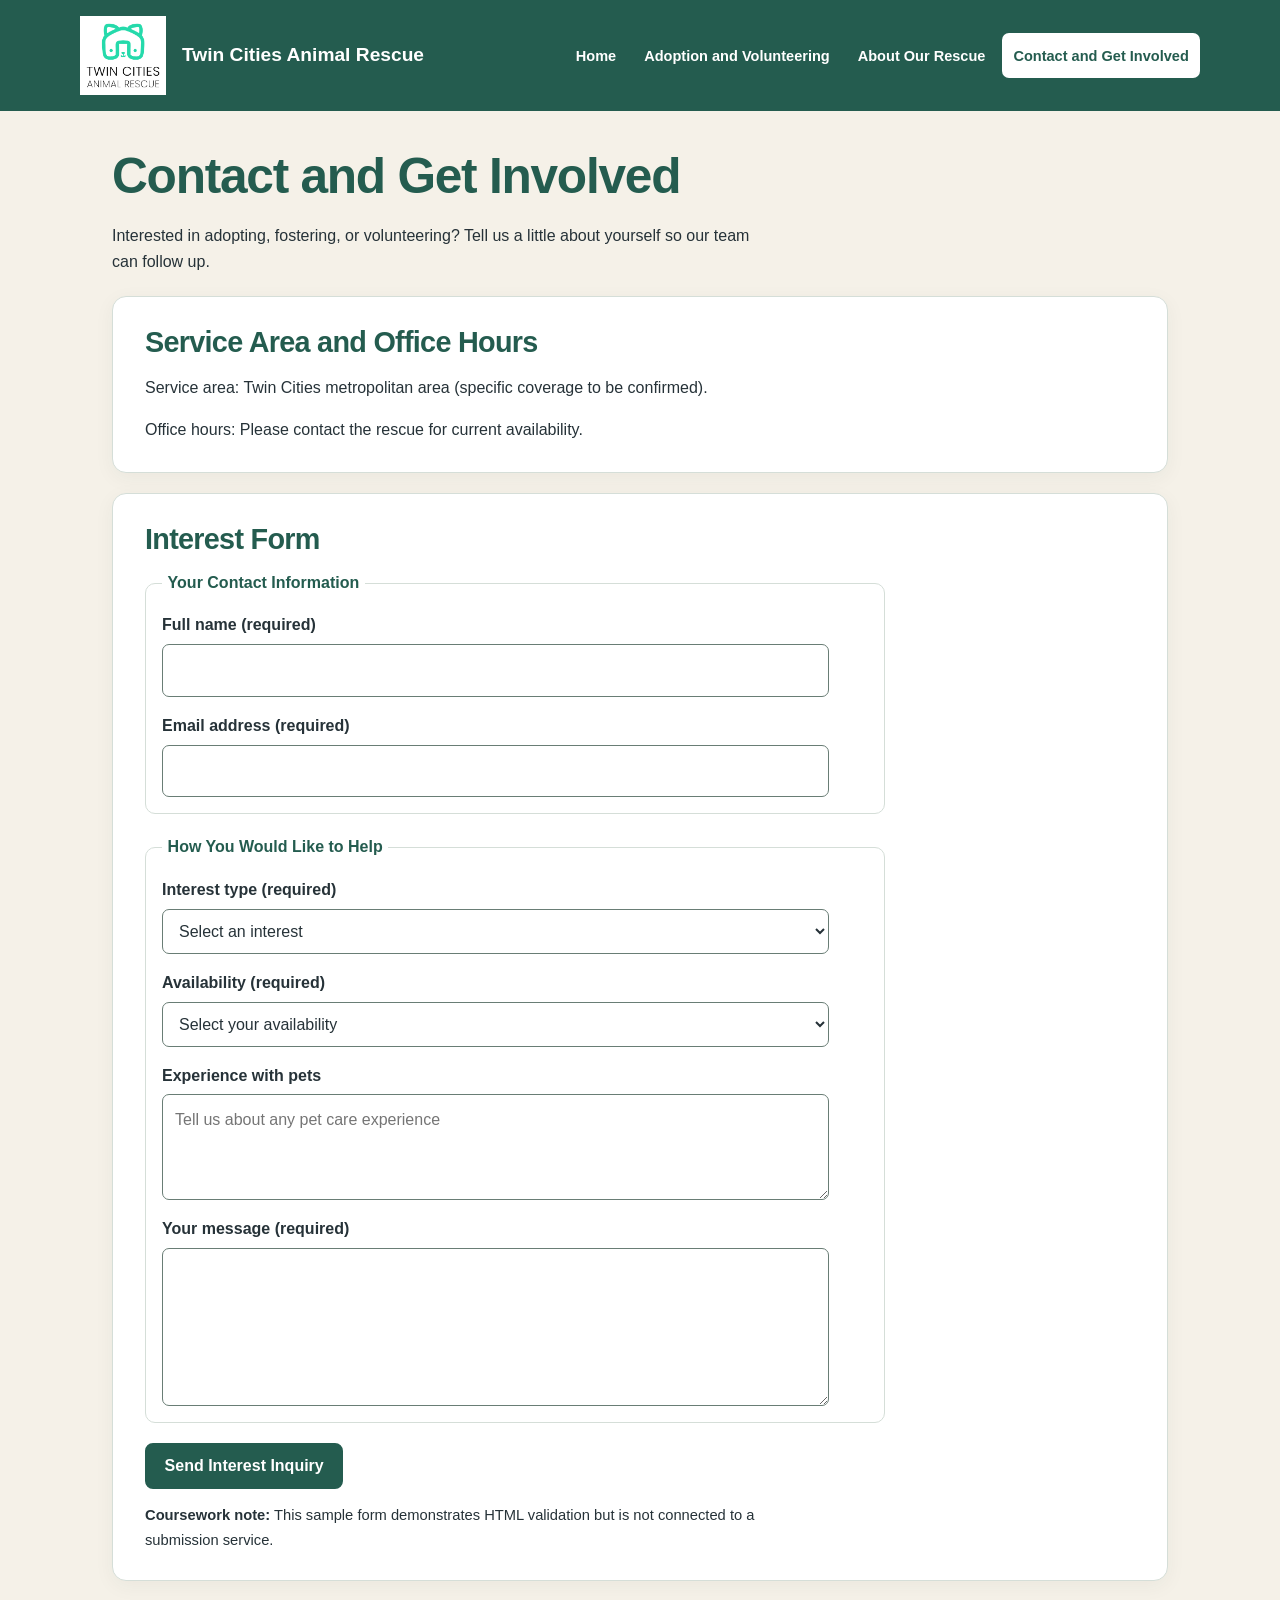
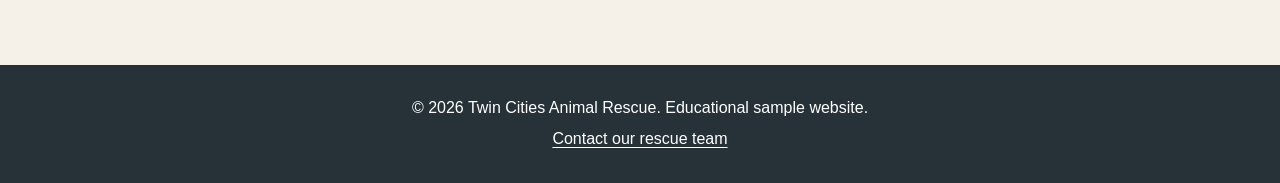
==== contact.html @ c15614a5 "Add Twin Cities Animal Rescue Touchstone 3" ====
<!DOCTYPE html>
<html lang="en">
<head>
<meta charset="utf-8"/>
<meta content="width=device-width, initial-scale=1.0" name="viewport"/>
<title>Contact and Get Involved | Twin Cities Animal Rescue</title>
<link href="css/styles.css" rel="stylesheet"/></head>
<body>
<a class="skip-link" href="#main-content">Skip to main content</a>
<header class="site-header">
<img alt="Twin Cities Animal Rescue logo" class="site-logo" src="images/rescue-logo_c.png" width="88"/>
<p class="site-name">Twin Cities Animal Rescue</p>
<nav aria-label="Main navigation" class="site-nav">
<ul>
<li><a href="index.html">Home</a></li>
<li><a href="services.html">Adoption and Volunteering</a></li>
<li><a href="about.html">About Our Rescue</a></li>
<li><a aria-current="page" class="active" href="contact.html">Contact and Get Involved</a></li>
</ul>
</nav>
</header>
<main class="page-content" id="main-content">
<h1>Contact and Get Involved</h1>
<p>Interested in adopting, fostering, or volunteering? Tell us a little about yourself so our team can follow up.</p>
<section aria-labelledby="area-heading" class="content-section">
<h2 id="area-heading">Service Area and Office Hours</h2>
<p>Service area: Twin Cities metropolitan area (specific coverage to be confirmed).</p>
<p>Office hours: Please contact the rescue for current availability.</p>
</section>
<section aria-labelledby="form-heading" class="content-section">
<h2 id="form-heading">Interest Form</h2>
<form action="#" class="interest-form" method="post">
<fieldset>
<legend>Your Contact Information</legend>
<p><label class="form-label" for="full-name">Full name (required)</label>
<input autocomplete="name" class="form-control" id="full-name" minlength="2" name="full_name" required="" type="text"/></p>
<p><label class="form-label" for="email">Email address (required)</label>
<input autocomplete="email" class="form-control" id="email" name="email" required="" type="email"/></p>
</fieldset>
<fieldset>
<legend>How You Would Like to Help</legend>
<p><label class="form-label" for="interest">Interest type (required)</label>
<select class="form-control" id="interest" name="interest" required="">
<option value="">Select an interest</option>
<option value="volunteer">Volunteering</option>
<option value="foster">Fostering</option>
<option value="adoption">Adoption information</option>
</select></p>
<p><label class="form-label" for="availability">Availability (required)</label>
<select class="form-control" id="availability" name="availability" required="">
<option value="">Select your availability</option>
<option value="weekdays">Weekdays</option>
<option value="evenings">Evenings</option>
<option value="weekends">Weekends</option>
<option value="flexible">Flexible</option>
</select></p>
<p><label class="form-label" for="experience">Experience with pets</label>
<textarea class="form-control" cols="45" id="experience" name="pet_experience" placeholder="Tell us about any pet care experience" rows="3"></textarea></p>
<p><label class="form-label" for="message">Your message (required)</label>
<textarea class="form-control" cols="45" id="message" minlength="10" name="message" required="" rows="5"></textarea></p>
</fieldset>
<button class="submit-button" type="submit">Send Interest Inquiry</button>
</form>
<p class="coursework-note"><strong>Coursework note:</strong> This sample form demonstrates HTML validation but is not connected to a submission service.</p>
</section>
</main>
<footer class="site-footer">
<p>© 2026 Twin Cities Animal Rescue. Educational sample website.</p>
<p><a href="contact.html">Contact our rescue team</a></p>
</footer>
</body>
</html>
---- css/styles.css ----
/* Twin Cities Animal Rescue | Touchstone 3 | Mobile-first visual system */
:root { --forest:#245c4f; --cream:#f5f1e8; --orange:#d78a45; --charcoal:#263238; --white:#fff; --border:#d5ded8; }
*,*::before,*::after { box-sizing:border-box; }
html { scroll-behavior:smooth; }
body { margin:0; background:var(--cream); color:var(--charcoal); font-family:Arial,Helvetica,sans-serif; font-size:1rem; line-height:1.65; }
a { color:var(--forest); text-underline-offset:3px; }
a:hover { text-decoration-thickness:2px; }
a:focus-visible,button:focus-visible,input:focus-visible,select:focus-visible,textarea:focus-visible { outline:3px solid var(--orange); outline-offset:3px; }
.skip-link { position:absolute; top:-100px; left:12px; z-index:100; background:var(--white); color:var(--charcoal); padding:10px 14px; border:2px solid var(--forest); }
.skip-link:focus { top:10px; }
.site-header { background:var(--forest); color:var(--white); padding:1rem max(1rem,calc((100vw - 1120px)/2)); display:flex; flex-direction:column; align-items:center; gap:.55rem; }
.site-logo { width:76px; height:auto; object-fit:contain; }
.site-name { margin:0; font-weight:700; font-size:1.2rem; text-align:center; line-height:1.3; }
.site-nav { width:100%; }
.site-nav ul { display:flex; flex-wrap:wrap; justify-content:center; gap:.35rem; margin:.5rem 0 0; padding:0; list-style:none; }
.site-nav a { display:block; color:var(--white); text-decoration:none; font-weight:700; border-radius:7px; padding:.7rem .8rem; min-height:44px; text-align:center; }
.site-nav a:hover,.site-nav a.active { background:var(--white); color:var(--forest); }
.page-content { max-width:1120px; margin:0 auto; padding:1.5rem 1rem 3rem; }
h1,h2 { line-height:1.2; color:var(--forest); letter-spacing:-.025em; }
h1 { font-size:clamp(2rem,5vw,3.1rem); margin:0 0 1rem; }
h2 { font-size:clamp(1.4rem,3vw,1.8rem); margin:0 0 .85rem; }
p,li { max-width:75ch; }
.content-section { background:var(--white); border:1px solid var(--border); border-radius:14px; padding:1.25rem; margin:1.25rem 0; box-shadow:0 5px 20px rgba(38,50,56,.05); }
.content-section p:last-child { margin-bottom:0; }
.content-image { display:block; max-width:100%; height:auto; border-radius:12px; margin:1rem 0; }
.hero-title { max-width:20ch; margin-top:1rem; }
.hero-intro { font-size:1.15rem; max-width:65ch; }
.hero-picture { display:block; margin:1.5rem 0; }
.hero-picture img { display:block; width:100%; height:auto; max-height:450px; object-fit:cover; border-radius:16px; }
.action-links { display:flex; flex-direction:column; gap:.8rem; list-style:none; padding:0; margin:1.2rem 0; }
.action-links li { max-width:none; }
.action-button,.submit-button { display:inline-block; border:2px solid var(--forest); background:var(--forest); color:var(--white); border-radius:8px; padding:.75rem 1.1rem; font:700 1rem Arial,Helvetica,sans-serif; text-decoration:none; min-height:44px; cursor:pointer; }
.action-button:hover,.submit-button:hover { background:var(--charcoal); border-color:var(--charcoal); color:var(--white); }
figure { margin:1.5rem 0; }
figcaption { font-size:.95rem; font-style:italic; }
.interest-form { max-width:740px; }
fieldset { border:1px solid var(--border); border-radius:10px; padding:1rem; margin:0 0 1.25rem; }
legend { font-weight:700; color:var(--forest); padding:0 .35rem; }
.form-label { display:block; font-weight:700; margin-bottom:.35rem; }
.form-control { display:block; width:100%; max-width:100%; border:1px solid #697d75; border-radius:7px; background:var(--white); color:var(--charcoal); padding:.75rem; font:inherit; min-height:44px; }
textarea.form-control { min-height:105px; resize:vertical; }
.interest-form p { margin:0 0 1rem; }
.coursework-note { font-size:.92rem; }
.audio-player { display:block; max-width:100%; width:420px; }
.site-footer { background:var(--charcoal); color:var(--white); padding:1.6rem 1rem; text-align:center; }
.site-footer p { max-width:none; margin:.3rem auto; }
.site-footer a { color:var(--white); }
@media (min-width:720px) {
 .site-header { flex-direction:row; flex-wrap:wrap; justify-content:space-between; gap:1rem; }
 .site-logo { width:86px; }
 .site-name { margin-right:auto; text-align:left; }
 .site-nav { width:auto; flex-basis:100%; }
 .site-nav ul { justify-content:flex-start; }
 .page-content { padding:2.25rem 2rem 4rem; }
 .content-section { padding:1.75rem 2rem; }
 .action-links { flex-direction:row; flex-wrap:wrap; }
 .help-section > img { max-width:480px; }
}
@media (min-width:1050px) {
 .site-nav { flex-basis:auto; }
 .site-nav ul { margin:0; }
 .site-nav a { padding:.65rem .7rem; font-size:.91rem; }
 .home-page .help-section { display:flex; flex-wrap:wrap; align-items:start; gap:1rem 2rem; }
 .home-page .help-section h2 { flex-basis:100%; }
 .home-page .help-section .action-links { flex:1 1 350px; flex-direction:column; }
 .home-page .help-section > img { flex:1 1 300px; max-width:44%; margin:0; }
}
@media (prefers-reduced-motion:reduce) { html { scroll-behavior:auto; } }
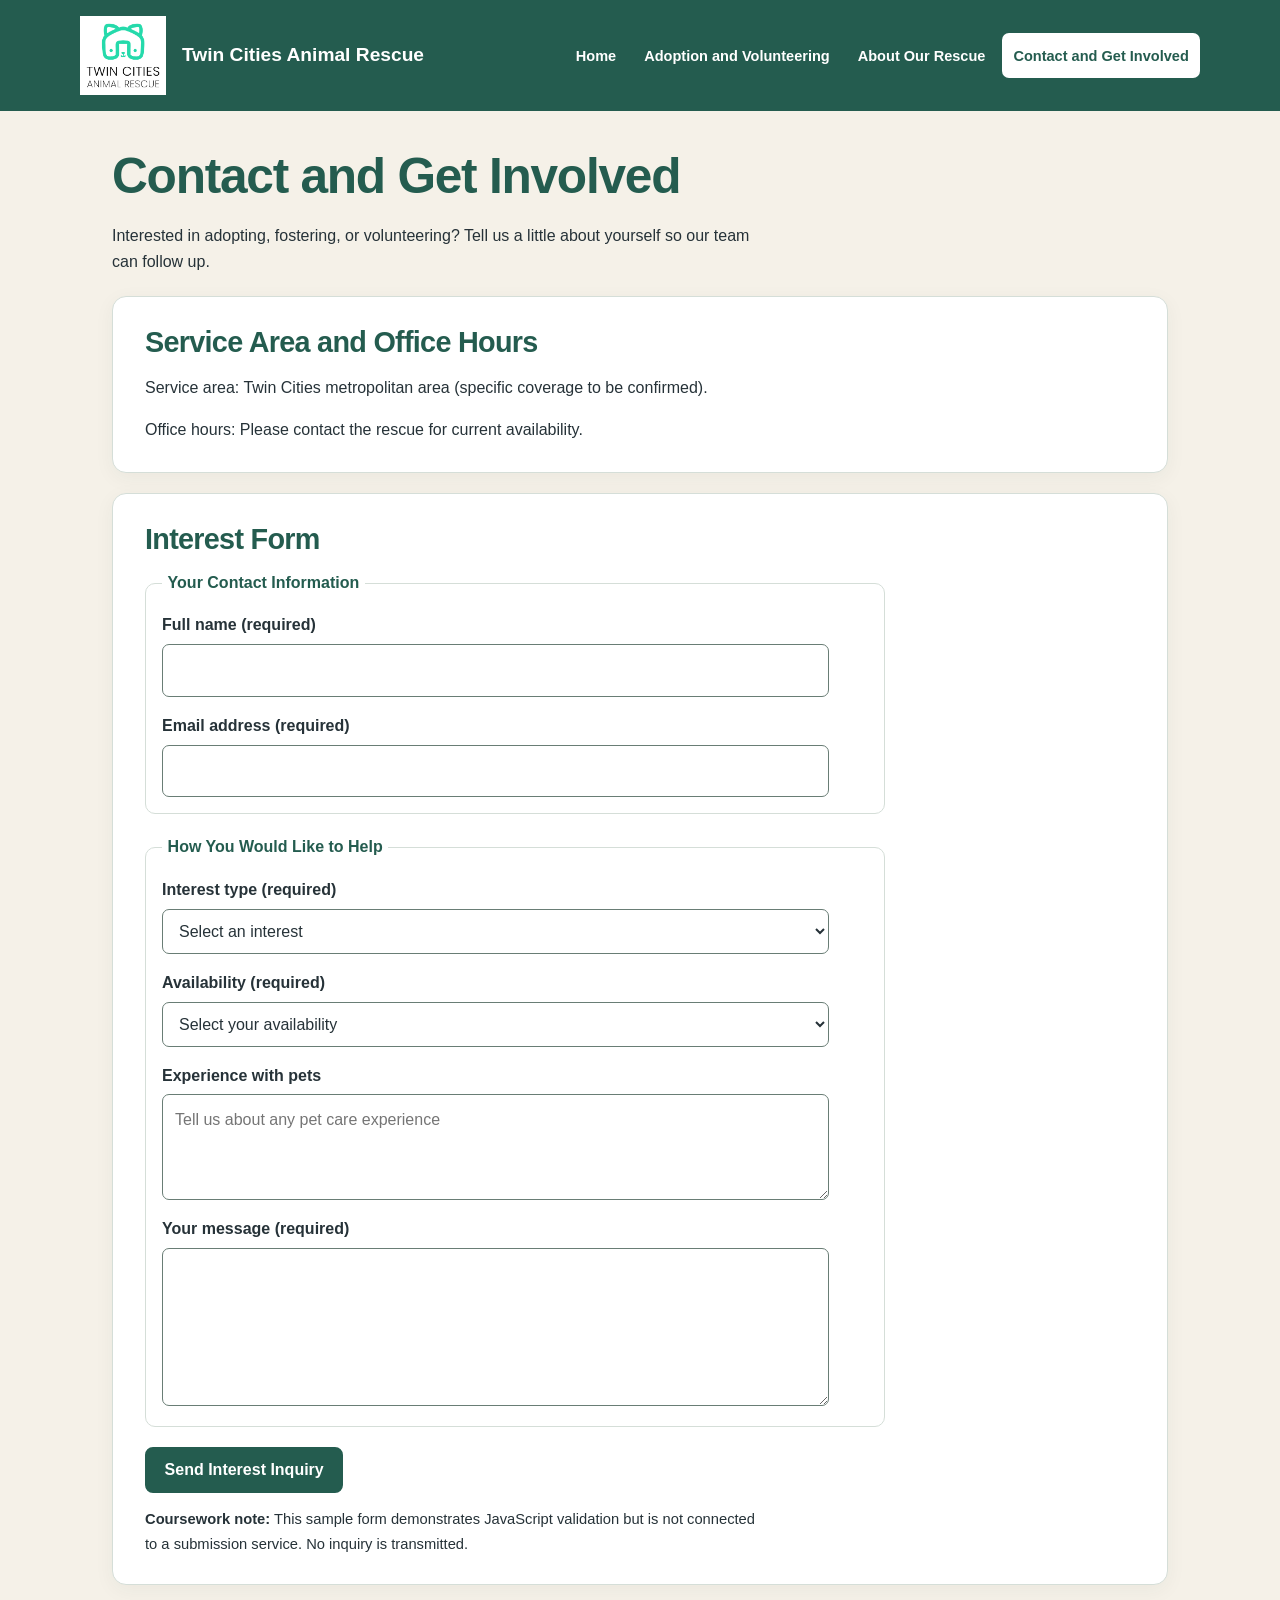
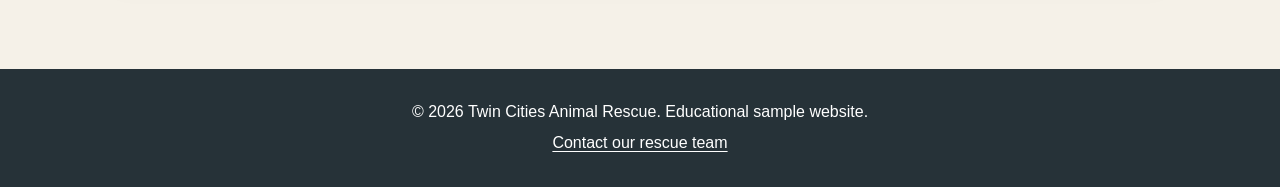
==== commit 7f6b342e: "Add Touchstone 4 JavaScript interactivity." ====
--- a/contact.html
+++ b/contact.html
@@ -29,7 +29,7 @@
 </section>
 <section aria-labelledby="form-heading" class="content-section">
 <h2 id="form-heading">Interest Form</h2>
-<form action="#" class="interest-form" method="post">
+<form action="#" class="interest-form" id="interest-form" method="post" novalidate>
 <fieldset>
 <legend>Your Contact Information</legend>
 <p><label class="form-label" for="full-name">Full name (required)</label>
@@ -45,7 +45,7 @@
 <option value="volunteer">Volunteering</option>
 <option value="foster">Fostering</option>
 <option value="adoption">Adoption information</option>
-</select></p>
+</select><span class="field-error" id="interest-error" aria-live="polite"></span><span class="field-error" id="email-error" aria-live="polite"></span><span class="field-error" id="full-name-error" aria-live="polite"></span></p>
 <p><label class="form-label" for="availability">Availability (required)</label>
 <select class="form-control" id="availability" name="availability" required="">
 <option value="">Select your availability</option>
@@ -53,20 +53,22 @@
 <option value="evenings">Evenings</option>
 <option value="weekends">Weekends</option>
 <option value="flexible">Flexible</option>
-</select></p>
+</select><span class="field-error" id="availability-error" aria-live="polite"></span></p>
 <p><label class="form-label" for="experience">Experience with pets</label>
 <textarea class="form-control" cols="45" id="experience" name="pet_experience" placeholder="Tell us about any pet care experience" rows="3"></textarea></p>
 <p><label class="form-label" for="message">Your message (required)</label>
-<textarea class="form-control" cols="45" id="message" minlength="10" name="message" required="" rows="5"></textarea></p>
+<textarea class="form-control" cols="45" id="message" minlength="10" name="message" required="" rows="5"></textarea><span class="field-error" id="message-error" aria-live="polite"></span></p>
 </fieldset>
 <button class="submit-button" type="submit">Send Interest Inquiry</button>
+<p id="form-result" role="status" aria-live="polite"></p>
 </form>
-<p class="coursework-note"><strong>Coursework note:</strong> This sample form demonstrates HTML validation but is not connected to a submission service.</p>
+<p class="coursework-note"><strong>Coursework note:</strong> This sample form demonstrates JavaScript validation but is not connected to a submission service. No inquiry is transmitted.</p>
 </section>
 </main>
 <footer class="site-footer">
 <p>© 2026 Twin Cities Animal Rescue. Educational sample website.</p>
 <p><a href="contact.html">Contact our rescue team</a></p>
 </footer>
+<script src="js/contact-validation.js" defer></script>
 </body>
 </html>
--- a/css/styles.css
+++ b/css/styles.css
@@ -66,3 +66,18 @@
  .home-page .help-section > img { flex:1 1 300px; max-width:44%; margin:0; }
 }
 @media (prefers-reduced-motion:reduce) { html { scroll-behavior:auto; } }
+
+/* Touchstone 4: interactive opportunity tracker and form feedback */
+.filter-control { max-width:360px; }
+.opportunity-grid { display:grid; grid-template-columns:1fr; gap:1rem; margin:1rem 0; }
+.opportunity-card { border:1px solid var(--forest); border-radius:10px; padding:1rem; background:var(--cream); }
+.opportunity-card h3 { color:var(--forest); margin:.1rem 0 .4rem; }
+.opportunity-card p { margin:.35rem 0 1rem; }
+.save-button { border:2px solid var(--forest); background:var(--forest); color:var(--white); border-radius:8px; padding:.6rem .9rem; font:700 1rem Arial,Helvetica,sans-serif; cursor:pointer; min-height:44px; }
+.save-button[aria-pressed="true"] { background:var(--white); color:var(--forest); }
+.save-button:focus-visible { outline:3px solid var(--orange); outline-offset:3px; }
+.field-error { display:block; color:var(--charcoal); font-weight:700; margin:.25rem 0 0; }
+.field-error:not(:empty)::before { content:"⚠ "; }
+.form-control[aria-invalid="true"] { border:3px solid var(--charcoal); }
+#form-result { font-weight:700; }
+@media(min-width:720px) { .opportunity-grid { grid-template-columns:repeat(2,minmax(0,1fr)); } }
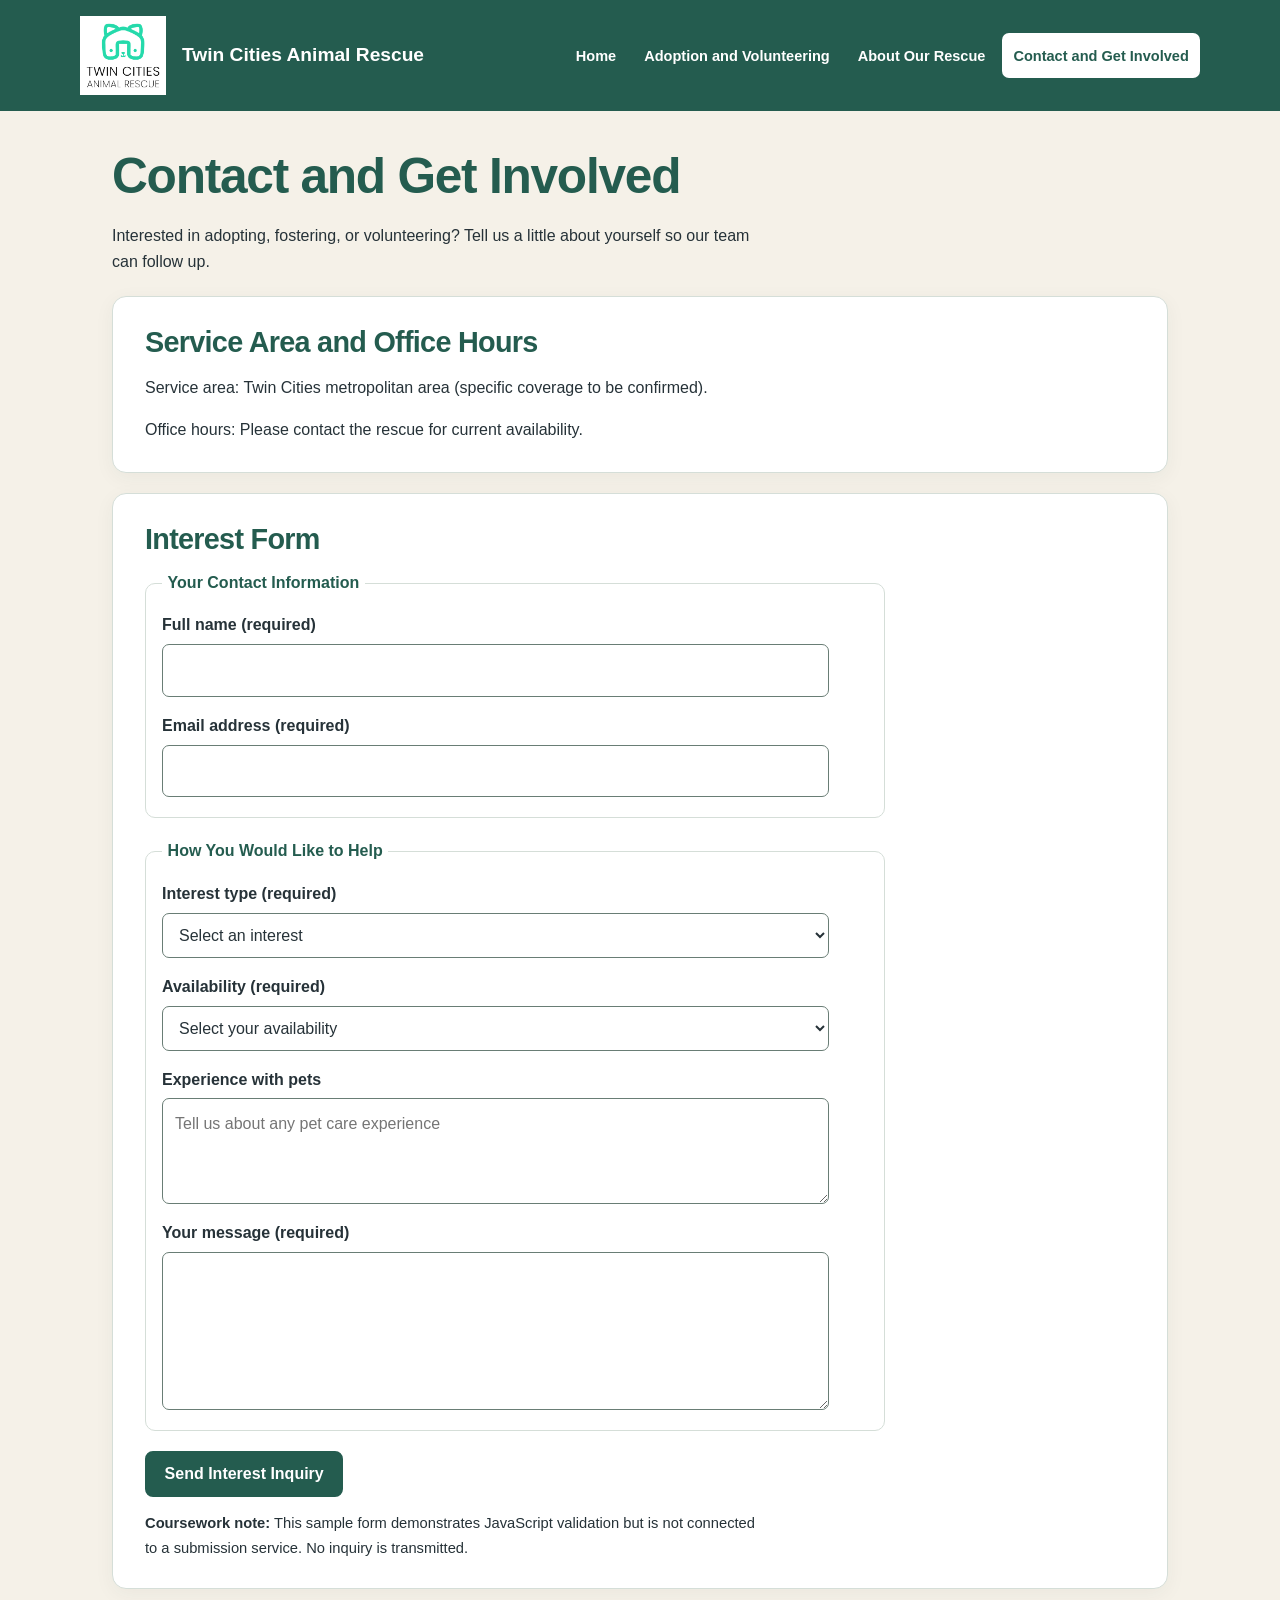
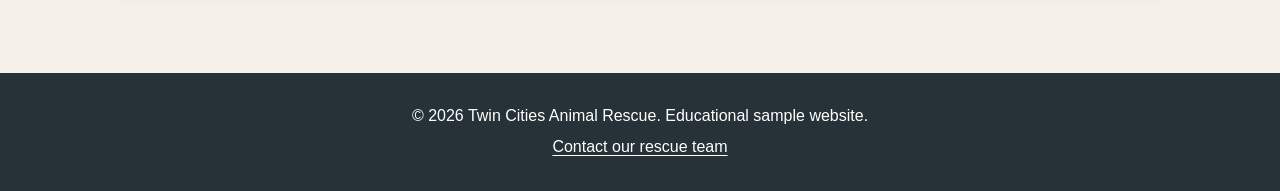
==== commit 8c69ba1c: "Fix form validation error placement." ====
--- a/contact.html
+++ b/contact.html
@@ -33,9 +33,9 @@
 <fieldset>
 <legend>Your Contact Information</legend>
 <p><label class="form-label" for="full-name">Full name (required)</label>
-<input autocomplete="name" class="form-control" id="full-name" minlength="2" name="full_name" required="" type="text"/></p>
+<input autocomplete="name" class="form-control" id="full-name" minlength="2" name="full_name" required="" type="text"/><span class="field-error" id="full-name-error" aria-live="polite"></span></p>
 <p><label class="form-label" for="email">Email address (required)</label>
-<input autocomplete="email" class="form-control" id="email" name="email" required="" type="email"/></p>
+<input autocomplete="email" class="form-control" id="email" name="email" required="" type="email"/><span class="field-error" id="email-error" aria-live="polite"></span></p>
 </fieldset>
 <fieldset>
 <legend>How You Would Like to Help</legend>
@@ -45,7 +45,7 @@
 <option value="volunteer">Volunteering</option>
 <option value="foster">Fostering</option>
 <option value="adoption">Adoption information</option>
-</select><span class="field-error" id="interest-error" aria-live="polite"></span><span class="field-error" id="email-error" aria-live="polite"></span><span class="field-error" id="full-name-error" aria-live="polite"></span></p>
+</select><span class="field-error" id="interest-error" aria-live="polite"></span></p>
 <p><label class="form-label" for="availability">Availability (required)</label>
 <select class="form-control" id="availability" name="availability" required="">
 <option value="">Select your availability</option>
